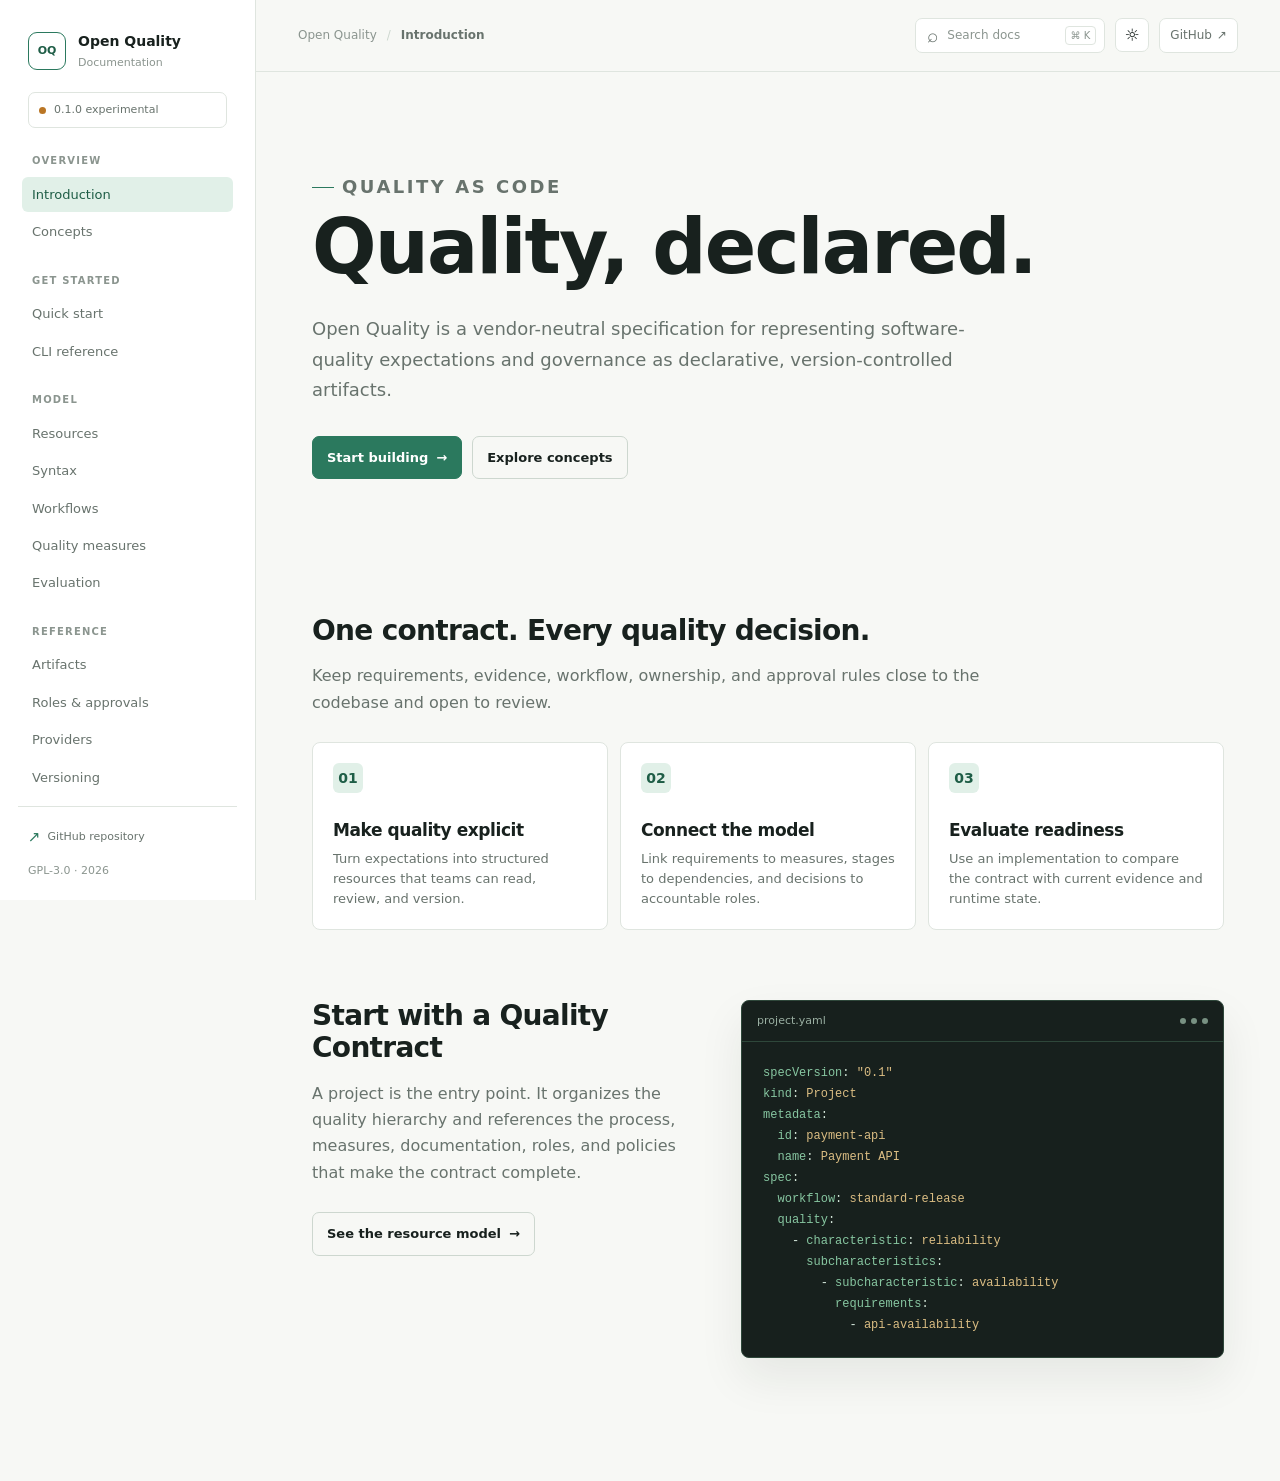
==== site/index.html @ 06bfc62a "docs: add GitHub Pages documentation site" ====
<!doctype html>
<html lang="en">
  <head>
    <meta charset="utf-8" />
    <meta name="viewport" content="width=device-width, initial-scale=1" />
    <meta
      name="description"
      content="Open Quality is a vendor-neutral specification for Quality as Code."
    />
    <meta name="theme-color" content="#f7f8f5" />
    <link rel="icon" href="data:," />
    <title>Open Quality documentation</title>
    <link rel="stylesheet" href="./styles.css" />
  </head>
  <body>
    <div class="site-shell">
      <aside class="sidebar" id="sidebar">
        <a class="brand" href="#/" aria-label="Open Quality home">
          <span class="brand-mark" aria-hidden="true">OQ</span>
          <span>
            <strong>Open Quality</strong>
            <small>Documentation</small>
          </span>
        </a>

        <div class="version-pill">
          <span class="status-dot"></span>
          <span>0.1.0 experimental</span>
        </div>

        <nav class="side-nav" aria-label="Documentation">
          <div class="nav-group">
            <p class="nav-label">Overview</p>
            <a href="#/" data-route="/">Introduction</a>
            <a href="#/concepts" data-route="/concepts">Concepts</a>
          </div>
          <div class="nav-group">
            <p class="nav-label">Get started</p>
            <a href="#/quick-start" data-route="/quick-start">Quick start</a>
            <a href="#/cli" data-route="/cli">CLI reference</a>
          </div>
          <div class="nav-group">
            <p class="nav-label">Model</p>
            <a href="#/resources" data-route="/resources">Resources</a>
            <a href="#/syntax" data-route="/syntax">Syntax</a>
            <a href="#/workflows" data-route="/workflows">Workflows</a>
            <a href="#/metrics" data-route="/metrics">Quality measures</a>
            <a href="#/evaluation" data-route="/evaluation">Evaluation</a>
          </div>
          <div class="nav-group">
            <p class="nav-label">Reference</p>
            <a href="#/artifacts" data-route="/artifacts">Artifacts</a>
            <a href="#/approvals" data-route="/approvals">Roles & approvals</a>
            <a href="#/providers" data-route="/providers">Providers</a>
            <a href="#/versioning" data-route="/versioning">Versioning</a>
          </div>
        </nav>

        <div class="sidebar-footer">
          <a href="https://github.com/duanribeiro/open-quality" target="_blank" rel="noreferrer">
            <span class="footer-icon" aria-hidden="true">↗</span>
            GitHub repository
          </a>
          <span>GPL-3.0 · 2026</span>
        </div>
      </aside>

      <div class="main-shell">
        <header class="topbar">
          <button class="icon-button menu-button" id="menu-button" type="button" aria-label="Open navigation">
            <span aria-hidden="true">☰</span>
          </button>
          <div class="breadcrumbs" id="breadcrumbs">
            <span>Open Quality</span>
            <span class="breadcrumb-separator">/</span>
            <strong>Introduction</strong>
          </div>
          <div class="topbar-actions">
            <button class="search-trigger" id="search-trigger" type="button">
              <span class="search-symbol" aria-hidden="true">⌕</span>
              <span>Search docs</span>
              <kbd>⌘ K</kbd>
            </button>
            <button class="icon-button" id="theme-button" type="button" aria-label="Toggle color theme">
              <span aria-hidden="true">☼</span>
            </button>
            <a class="github-link" href="https://github.com/duanribeiro/open-quality" target="_blank" rel="noreferrer">
              GitHub <span aria-hidden="true">↗</span>
            </a>
          </div>
        </header>

        <main id="app" tabindex="-1"></main>
      </div>
    </div>

    <div class="search-overlay" id="search-overlay" hidden>
      <div class="search-dialog" role="dialog" aria-modal="true" aria-labelledby="search-title">
        <div class="search-dialog-header">
          <strong id="search-title">Search documentation</strong>
          <button class="icon-button" id="search-close" type="button" aria-label="Close search">×</button>
        </div>
        <label class="search-input-wrap">
          <span class="search-symbol" aria-hidden="true">⌕</span>
          <input id="search-input" type="search" placeholder="Search concepts, resources, commands..." autocomplete="off" />
        </label>
        <div class="search-results" id="search-results"></div>
        <div class="search-dialog-footer">
          <span>Use the search to jump between pages.</span>
          <kbd>ESC</kbd>
        </div>
      </div>
    </div>

    <script src="./app.js"></script>
  </body>
</html>
---- site/styles.css ----
:root {
  --bg: #f7f8f5;
  --surface: #ffffff;
  --surface-muted: #eff2ed;
  --surface-dark: #17201d;
  --text: #18211e;
  --text-muted: #68736d;
  --text-soft: #8b958f;
  --line: #dfe5df;
  --line-strong: #cdd7cf;
  --accent: #2b795e;
  --accent-dark: #1e5d46;
  --accent-soft: #e1f0e8;
  --amber: #ba7625;
  --shadow: 0 20px 45px rgba(24, 33, 30, 0.08);
  --content-width: 1120px;
  --sidebar-width: 256px;
  color-scheme: light;
}

[data-theme="dark"] {
  --bg: #111714;
  --surface: #18201c;
  --surface-muted: #202a25;
  --surface-dark: #0b100e;
  --text: #e7eee9;
  --text-muted: #a9b6ae;
  --text-soft: #829087;
  --line: #2a3831;
  --line-strong: #3a4a40;
  --accent: #76c99d;
  --accent-dark: #9be0b9;
  --accent-soft: #203c2f;
  --amber: #e1a052;
  --shadow: 0 20px 45px rgba(0, 0, 0, 0.24);
  color-scheme: dark;
}

* {
  box-sizing: border-box;
}

html {
  scroll-behavior: smooth;
}

body {
  margin: 0;
  background: var(--bg);
  color: var(--text);
  font-family: Inter, ui-sans-serif, system-ui, -apple-system, BlinkMacSystemFont, "Segoe UI", sans-serif;
  line-height: 1.65;
  -webkit-font-smoothing: antialiased;
}

a {
  color: inherit;
  text-decoration: none;
}

button,
input {
  font: inherit;
}

button {
  color: inherit;
}

.site-shell {
  display: flex;
  min-height: 100vh;
}

.sidebar {
  position: fixed;
  z-index: 20;
  display: flex;
  flex-direction: column;
  width: var(--sidebar-width);
  height: 100vh;
  padding: 28px 18px 20px;
  border-right: 1px solid var(--line);
  background: var(--surface);
}

.brand {
  display: inline-flex;
  align-items: center;
  gap: 12px;
  padding: 2px 10px 20px;
}

.brand-mark {
  display: grid;
  width: 38px;
  height: 38px;
  place-items: center;
  border: 1px solid var(--accent);
  border-radius: 9px;
  color: var(--accent-dark);
  font-size: 11px;
  font-weight: 800;
  letter-spacing: 0;
}

.brand strong,
.brand small {
  display: block;
}

.brand strong {
  font-size: 14px;
  letter-spacing: 0;
}

.brand small {
  margin-top: 1px;
  color: var(--text-soft);
  font-size: 11px;
}

.version-pill {
  display: flex;
  align-items: center;
  gap: 8px;
  margin: 0 10px 25px;
  padding: 8px 10px;
  border: 1px solid var(--line);
  border-radius: 7px;
  color: var(--text-muted);
  font-size: 11px;
}

.status-dot {
  width: 7px;
  height: 7px;
  border-radius: 50%;
  background: var(--amber);
}

.side-nav {
  overflow-y: auto;
  padding: 0 4px;
}

.nav-group {
  margin-bottom: 23px;
}

.nav-label {
  margin: 0 10px 7px;
  color: var(--text-soft);
  font-size: 10px;
  font-weight: 750;
  letter-spacing: 0.12em;
  text-transform: uppercase;
}

.side-nav a {
  display: block;
  margin: 2px 0;
  padding: 7px 10px;
  border-radius: 6px;
  color: var(--text-muted);
  font-size: 13px;
  transition: background 150ms ease, color 150ms ease;
}

.side-nav a:hover,
.side-nav a.active {
  background: var(--accent-soft);
  color: var(--accent-dark);
}

.sidebar-footer {
  display: grid;
  gap: 12px;
  margin-top: auto;
  padding: 18px 10px 0;
  border-top: 1px solid var(--line);
  color: var(--text-soft);
  font-size: 11px;
}

.sidebar-footer a {
  display: inline-flex;
  align-items: center;
  gap: 7px;
  color: var(--text-muted);
}

.sidebar-footer a:hover {
  color: var(--accent-dark);
}

.footer-icon {
  color: var(--accent);
  font-size: 15px;
}

.main-shell {
  width: calc(100% - var(--sidebar-width));
  margin-left: var(--sidebar-width);
}

.topbar {
  position: sticky;
  top: 0;
  z-index: 10;
  display: flex;
  align-items: center;
  justify-content: space-between;
  min-height: 72px;
  padding: 0 42px;
  border-bottom: 1px solid var(--line);
  background: color-mix(in srgb, var(--bg) 92%, transparent);
  backdrop-filter: blur(12px);
}

.breadcrumbs {
  display: flex;
  align-items: center;
  gap: 10px;
  color: var(--text-soft);
  font-size: 12px;
}

.breadcrumbs strong {
  color: var(--text-muted);
  font-weight: 600;
}

.breadcrumb-separator {
  color: var(--line-strong);
}

.topbar-actions {
  display: flex;
  align-items: center;
  gap: 10px;
}

.search-trigger,
.icon-button,
.github-link {
  border: 1px solid var(--line);
  background: var(--surface);
  transition: border-color 150ms ease, color 150ms ease, background 150ms ease;
}

.search-trigger:hover,
.icon-button:hover,
.github-link:hover {
  border-color: var(--line-strong);
  color: var(--accent-dark);
}

.search-trigger {
  display: inline-flex;
  align-items: center;
  gap: 9px;
  min-width: 190px;
  padding: 7px 8px 7px 11px;
  border-radius: 7px;
  color: var(--text-soft);
  font-size: 12px;
  text-align: left;
}

.search-symbol {
  color: var(--text-muted);
  font-size: 19px;
  line-height: 1;
}

kbd {
  margin-left: auto;
  padding: 2px 5px;
  border: 1px solid var(--line);
  border-radius: 4px;
  color: var(--text-soft);
  font-family: inherit;
  font-size: 10px;
  line-height: 1.3;
}

.icon-button {
  display: inline-grid;
  width: 34px;
  height: 34px;
  padding: 0;
  place-items: center;
  border-radius: 7px;
  cursor: pointer;
  font-size: 17px;
}

.menu-button {
  display: none;
}

.github-link {
  display: inline-flex;
  align-items: center;
  gap: 5px;
  padding: 7px 10px;
  border-radius: 7px;
  color: var(--text-muted);
  font-size: 12px;
}

#app {
  max-width: var(--content-width);
  margin: 0 auto;
  padding: 76px 56px 110px;
  outline: none;
}

.hero {
  max-width: 810px;
  padding-bottom: 70px;
}

.eyebrow {
  display: inline-flex;
  align-items: center;
  gap: 8px;
  margin: 0 0 19px;
  color: var(--accent-dark);
  font-size: 11px;
  font-weight: 750;
  letter-spacing: 0.14em;
  text-transform: uppercase;
}

.eyebrow::before {
  width: 22px;
  height: 1px;
  background: var(--accent);
  content: "";
}

h1,
h2,
h3 {
  margin: 0;
  letter-spacing: -0.025em;
  line-height: 1.15;
}

h1 {
  max-width: 740px;
  font-size: clamp(42px, 6vw, 76px);
  font-weight: 720;
}

h2 {
  margin-top: 66px;
  font-size: 28px;
}

h3 {
  font-size: 17px;
}

.hero p {
  max-width: 690px;
  margin: 24px 0 0;
  color: var(--text-muted);
  font-size: 18px;
  line-height: 1.7;
}

.hero-actions {
  display: flex;
  flex-wrap: wrap;
  gap: 10px;
  margin-top: 30px;
}

.button {
  display: inline-flex;
  align-items: center;
  gap: 8px;
  padding: 10px 14px;
  border: 1px solid var(--line-strong);
  border-radius: 7px;
  font-size: 13px;
  font-weight: 650;
}

.button.primary {
  border-color: var(--accent);
  background: var(--accent);
  color: #fff;
}

.button.primary:hover {
  border-color: var(--accent-dark);
  background: var(--accent-dark);
}

.button.secondary:hover {
  border-color: var(--accent);
  color: var(--accent-dark);
}

.section-intro {
  max-width: 700px;
  margin: 16px 0 26px;
  color: var(--text-muted);
}

.feature-grid {
  display: grid;
  grid-template-columns: repeat(3, 1fr);
  gap: 12px;
}

.feature-card {
  min-height: 188px;
  padding: 20px;
  border: 1px solid var(--line);
  border-radius: 8px;
  background: var(--surface);
}

.feature-card:hover {
  border-color: var(--line-strong);
  box-shadow: var(--shadow);
}

.feature-icon {
  display: grid;
  width: 30px;
  height: 30px;
  margin-bottom: 28px;
  place-items: center;
  border-radius: 6px;
  background: var(--accent-soft);
  color: var(--accent-dark);
  font-size: 14px;
  font-weight: 800;
}

.feature-card p {
  margin: 8px 0 0;
  color: var(--text-muted);
  font-size: 13px;
  line-height: 1.55;
}

.split-section {
  display: grid;
  grid-template-columns: 0.9fr 1.1fr;
  gap: 34px;
  align-items: start;
  margin-top: 70px;
}

.split-section h2 {
  margin-top: 0;
}

.code-panel {
  overflow: hidden;
  border: 1px solid #2e473a;
  border-radius: 8px;
  background: var(--surface-dark);
  box-shadow: var(--shadow);
}

.code-panel-header {
  display: flex;
  align-items: center;
  justify-content: space-between;
  padding: 11px 15px;
  border-bottom: 1px solid #2e473a;
  color: #9aafa2;
  font-size: 11px;
}

.code-dots {
  display: flex;
  gap: 5px;
}

.code-dots span {
  width: 6px;
  height: 6px;
  border-radius: 50%;
  background: #789182;
}

pre {
  overflow-x: auto;
  margin: 0;
  padding: 21px;
  color: #d6e8dc;
  font-family: "SFMono-Regular", Consolas, "Liberation Mono", monospace;
  font-size: 12px;
  line-height: 1.75;
}

.token-key {
  color: #87c6a1;
}

.token-string {
  color: #dbbd83;
}

.token-muted {
  color: #86a091;
}

.page {
  max-width: 800px;
}

.page-header {
  margin-bottom: 43px;
}

.page-header h1 {
  font-size: clamp(38px, 5vw, 58px);
}

.page-header p {
  max-width: 700px;
  margin: 18px 0 0;
  color: var(--text-muted);
  font-size: 17px;
}

.prose {
  color: var(--text-muted);
  font-size: 15px;
}

.prose h2 {
  color: var(--text);
}

.prose h3 {
  margin-top: 37px;
  color: var(--text);
}

.prose p {
  margin: 15px 0;
}

.prose ul,
.prose ol {
  padding-left: 22px;
}

.prose li {
  margin: 7px 0;
}

.prose strong {
  color: var(--text);
}

.prose code,
.inline-code {
  padding: 2px 5px;
  border: 1px solid var(--line);
  border-radius: 4px;
  background: var(--surface-muted);
  color: var(--accent-dark);
  font-family: "SFMono-Regular", Consolas, monospace;
  font-size: 0.88em;
}

.prose pre {
  margin: 22px 0;
  border-radius: 7px;
  background: var(--surface-dark);
}

.callout {
  margin: 24px 0;
  padding: 15px 17px;
  border-left: 3px solid var(--accent);
  background: var(--accent-soft);
  color: var(--text-muted);
  font-size: 14px;
}

.callout strong {
  color: var(--accent-dark);
}

.resource-table {
  width: 100%;
  margin: 24px 0;
  border-collapse: collapse;
  font-size: 13px;
}

.resource-table th,
.resource-table td {
  padding: 12px 13px;
  border-bottom: 1px solid var(--line);
  text-align: left;
  vertical-align: top;
}

.resource-table th {
  color: var(--text);
  font-size: 11px;
  letter-spacing: 0.08em;
  text-transform: uppercase;
}

.resource-table td:first-child {
  width: 31%;
  color: var(--accent-dark);
  font-family: "SFMono-Regular", Consolas, monospace;
  font-size: 12px;
}

.link-list {
  display: grid;
  grid-template-columns: repeat(2, 1fr);
  gap: 9px;
  margin-top: 25px;
}

.link-list a {
  display: flex;
  justify-content: space-between;
  padding: 13px 14px;
  border: 1px solid var(--line);
  border-radius: 7px;
  background: var(--surface);
  color: var(--text-muted);
  font-size: 13px;
}

.link-list a:hover {
  border-color: var(--accent);
  color: var(--accent-dark);
}

.search-overlay {
  position: fixed;
  z-index: 50;
  inset: 0;
  display: grid;
  place-items: start center;
  padding-top: 15vh;
  background: rgba(14, 21, 17, 0.38);
}

.search-overlay[hidden] {
  display: none;
}

.search-dialog {
  width: min(620px, calc(100vw - 32px));
  overflow: hidden;
  border: 1px solid var(--line-strong);
  border-radius: 9px;
  background: var(--surface);
  box-shadow: 0 30px 80px rgba(0, 0, 0, 0.2);
}

.search-dialog-header,
.search-dialog-footer {
  display: flex;
  align-items: center;
  justify-content: space-between;
  padding: 13px 15px;
  color: var(--text-muted);
  font-size: 12px;
}

.search-dialog-header {
  border-bottom: 1px solid var(--line);
}

.search-input-wrap {
  display: flex;
  align-items: center;
  gap: 9px;
  padding: 13px 16px;
  border-bottom: 1px solid var(--line);
}

.search-input-wrap input {
  width: 100%;
  border: 0;
  outline: 0;
  background: transparent;
  color: var(--text);
  font-size: 15px;
}

.search-results {
  max-height: 340px;
  overflow-y: auto;
  padding: 8px;
}

.search-result {
  display: block;
  padding: 11px 12px;
  border-radius: 6px;
}

.search-result:hover {
  background: var(--surface-muted);
}

.search-result strong,
.search-result span {
  display: block;
}

.search-result strong {
  color: var(--text);
  font-size: 13px;
}

.search-result span {
  margin-top: 2px;
  color: var(--text-soft);
  font-size: 11px;
}

.empty-search {
  padding: 24px 12px;
  color: var(--text-soft);
  font-size: 13px;
  text-align: center;
}

@media (max-width: 940px) {
  :root {
    --sidebar-width: 226px;
  }

  .topbar {
    padding: 0 28px;
  }

  #app {
    padding-right: 38px;
    padding-left: 38px;
  }

  .feature-grid {
    grid-template-columns: 1fr;
  }
}

@media (max-width: 720px) {
  .sidebar {
    transform: translateX(-100%);
    transition: transform 180ms ease;
    box-shadow: var(--shadow);
  }

  .sidebar.open {
    transform: translateX(0);
  }

  .main-shell {
    width: 100%;
    margin-left: 0;
  }

  .topbar {
    min-height: 64px;
    padding: 0 17px;
  }

  .menu-button {
    display: inline-grid;
  }

  .breadcrumbs {
    margin-right: auto;
    margin-left: 12px;
  }

  .topbar-actions {
    gap: 7px;
  }

  .search-trigger {
    min-width: auto;
    padding: 7px;
  }

  .search-trigger span:not(.search-symbol),
  .search-trigger kbd,
  .github-link {
    display: none;
  }

  #app {
    padding: 52px 20px 80px;
  }

  h1 {
    font-size: 43px;
  }

  .hero {
    padding-bottom: 47px;
  }

  .hero p {
    font-size: 16px;
  }

  .split-section {
    grid-template-columns: 1fr;
    gap: 26px;
    margin-top: 51px;
  }

  h2 {
    margin-top: 47px;
    font-size: 25px;
  }

  .link-list {
    grid-template-columns: 1fr;
  }

  .resource-table {
    display: block;
    overflow-x: auto;
  }
}
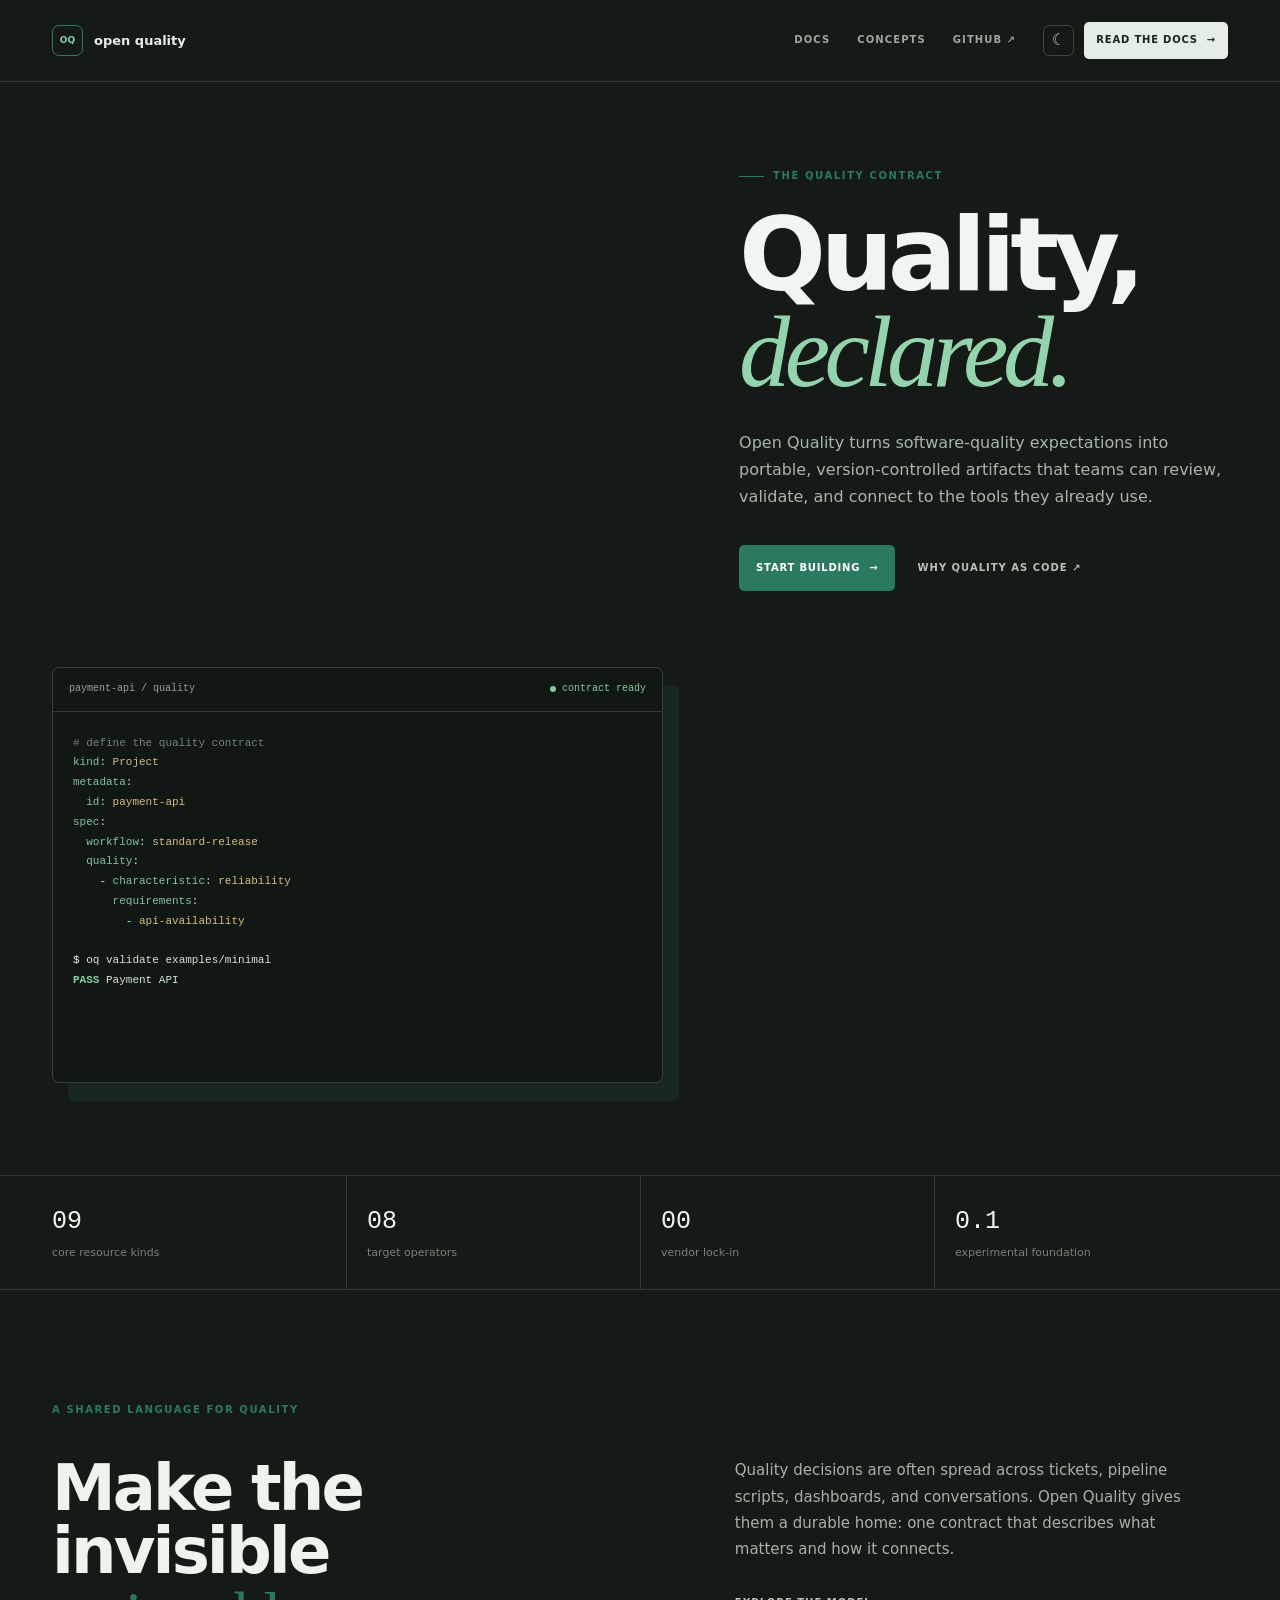
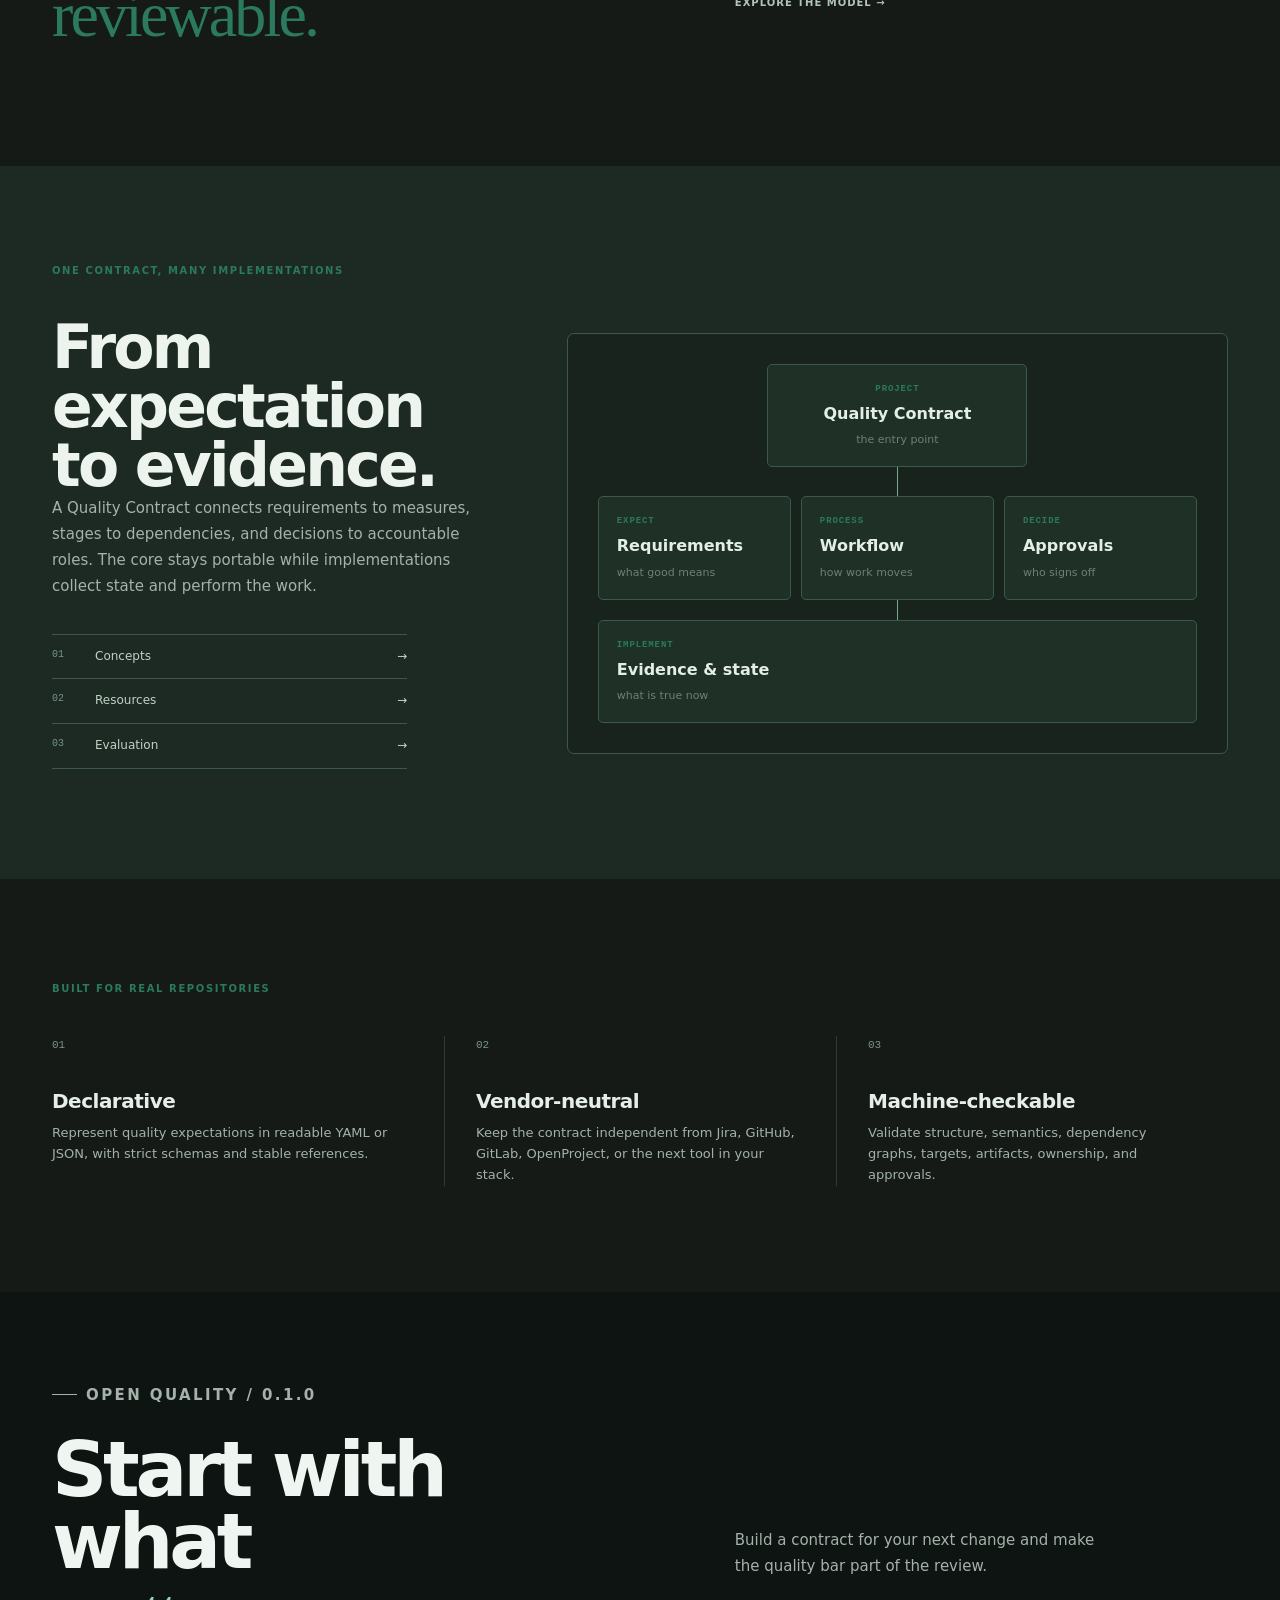
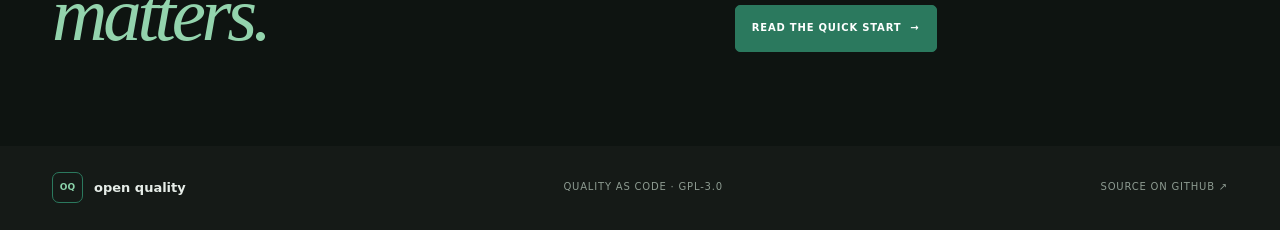
==== commit 6f835699: "site: add landing page with docs navigation" ====
--- a/site/index.html
+++ b/site/index.html
@@ -9,6 +9,7 @@
     />
     <meta name="theme-color" content="#f7f8f5" />
     <link rel="icon" href="data:," />
+    <link rel="canonical" href="https://duanribeiro.github.io/open-quality/" />
     <title>Open Quality documentation</title>
     <link rel="stylesheet" href="./styles.css" />
   </head>
@@ -31,7 +32,7 @@
         <nav class="side-nav" aria-label="Documentation">
           <div class="nav-group">
             <p class="nav-label">Overview</p>
-            <a href="#/" data-route="/">Introduction</a>
+            <a href="#/docs" data-route="/docs">Introduction</a>
             <a href="#/concepts" data-route="/concepts">Concepts</a>
           </div>
           <div class="nav-group">
--- a/site/styles.css
+++ b/site/styles.css
@@ -740,6 +740,674 @@
   text-align: center;
 }
 
+body.is-landing {
+  background: #eef1ec;
+  color: #19221e;
+}
+
+body.is-landing[data-theme="dark"] {
+  background: #151a17;
+  color: #e6ede8;
+}
+
+.is-landing .sidebar,
+.is-landing .topbar {
+  display: none;
+}
+
+.is-landing .main-shell {
+  width: 100%;
+  margin-left: 0;
+}
+
+.is-landing #app {
+  max-width: none;
+  padding: 0;
+}
+
+.landing-page {
+  overflow: hidden;
+  background: #eef1ec;
+}
+
+[data-theme="dark"] .landing-page {
+  background: #151a17;
+}
+
+.landing-nav,
+.landing-hero,
+.landing-stats,
+.landing-intro,
+.landing-contract,
+.landing-features,
+.landing-cta,
+.landing-footer {
+  max-width: 1320px;
+  margin: 0 auto;
+  padding-right: 52px;
+  padding-left: 52px;
+}
+
+.landing-nav {
+  display: flex;
+  align-items: center;
+  min-height: 82px;
+  border-bottom: 1px solid #d8ded8;
+}
+
+[data-theme="dark"] .landing-nav {
+  border-color: #303a34;
+}
+
+.landing-brand {
+  display: inline-flex;
+  align-items: center;
+  gap: 11px;
+  color: #1c2a23;
+  font-size: 13px;
+  font-weight: 750;
+  letter-spacing: 0;
+}
+
+[data-theme="dark"] .landing-brand {
+  color: #e6ede8;
+}
+
+.landing-brand-mark {
+  display: grid;
+  width: 31px;
+  height: 31px;
+  place-items: center;
+  border: 1px solid #2b795e;
+  border-radius: 7px;
+  color: #2b795e;
+  font-size: 9px;
+  font-weight: 900;
+}
+
+[data-theme="dark"] .landing-brand-mark {
+  color: #8bd3aa;
+}
+
+.landing-nav-links {
+  display: flex;
+  align-items: center;
+  gap: 27px;
+  margin-left: auto;
+  color: #69766e;
+  font-size: 10px;
+  font-weight: 750;
+  letter-spacing: 0.11em;
+}
+
+.landing-nav-links a:hover,
+.landing-text-link:hover,
+.landing-footer a:hover {
+  color: #2b795e;
+}
+
+[data-theme="dark"] .landing-nav-links {
+  color: #9aa99f;
+}
+
+.landing-nav-actions {
+  display: flex;
+  align-items: center;
+  gap: 10px;
+  margin-left: 27px;
+}
+
+.landing-mode,
+.landing-menu {
+  display: inline-grid;
+  width: 31px;
+  height: 31px;
+  padding: 0;
+  place-items: center;
+  border: 1px solid #d3dbd4;
+  border-radius: 6px;
+  background: transparent;
+  color: #526158;
+  cursor: pointer;
+}
+
+[data-theme="dark"] .landing-mode,
+[data-theme="dark"] .landing-menu {
+  border-color: #3a4840;
+  color: #b2c3b8;
+}
+
+.landing-menu {
+  display: none;
+}
+
+.landing-nav-cta,
+.landing-button {
+  display: inline-flex;
+  align-items: center;
+  gap: 9px;
+  border-radius: 5px;
+  font-size: 10px;
+  font-weight: 800;
+  letter-spacing: 0.08em;
+}
+
+.landing-nav-cta {
+  padding: 10px 12px;
+  background: #1d2822;
+  color: #f5f7f4;
+}
+
+.landing-nav-cta:hover {
+  background: #2b795e;
+}
+
+[data-theme="dark"] .landing-nav-cta {
+  background: #e5ede7;
+  color: #1a241e;
+}
+
+.landing-hero {
+  display: grid;
+  grid-template-columns: minmax(0, 1fr) minmax(370px, 0.8fr);
+  gap: 76px;
+  align-items: center;
+  min-height: 660px;
+  padding-top: 86px;
+  padding-bottom: 92px;
+}
+
+.landing-eyebrow,
+.landing-section-kicker {
+  display: flex;
+  align-items: center;
+  gap: 9px;
+  margin: 0 0 22px;
+  color: #2b795e;
+  font-size: 10px;
+  font-weight: 800;
+  letter-spacing: 0.16em;
+  text-transform: uppercase;
+}
+
+.landing-eyebrow span {
+  display: inline-block;
+  width: 25px;
+  height: 1px;
+  background: currentColor;
+}
+
+.landing-hero h1,
+.landing-cta h2 {
+  max-width: 670px;
+  margin: 0;
+  color: #1c2821;
+  font-size: clamp(52px, 8vw, 108px);
+  font-weight: 760;
+  letter-spacing: -0.055em;
+  line-height: 0.94;
+}
+
+[data-theme="dark"] .landing-hero h1,
+[data-theme="dark"] .landing-cta h2 {
+  color: #eff5f0;
+}
+
+.landing-hero h1 em,
+.landing-cta h2 em {
+  color: #2b795e;
+  font-family: Georgia, "Times New Roman", serif;
+  font-weight: 400;
+}
+
+[data-theme="dark"] .landing-hero h1 em,
+[data-theme="dark"] .landing-cta h2 em {
+  color: #93d4ad;
+}
+
+.landing-lede {
+  max-width: 570px;
+  margin: 29px 0 0;
+  color: #65736a;
+  font-size: 16px;
+  line-height: 1.7;
+}
+
+[data-theme="dark"] .landing-lede {
+  color: #a7b6ac;
+}
+
+.landing-hero-actions {
+  display: flex;
+  flex-wrap: wrap;
+  align-items: center;
+  gap: 22px;
+  margin-top: 34px;
+}
+
+.landing-button {
+  padding: 14px 16px;
+}
+
+.landing-button-primary {
+  border: 1px solid #2b795e;
+  background: #2b795e;
+  color: #fff;
+}
+
+.landing-button-primary:hover {
+  border-color: #1e5d46;
+  background: #1e5d46;
+}
+
+.landing-text-link {
+  color: #526158;
+  font-size: 10px;
+  font-weight: 800;
+  letter-spacing: 0.1em;
+}
+
+[data-theme="dark"] .landing-text-link {
+  color: #b2c3b8;
+}
+
+.landing-hero-terminal {
+  position: relative;
+  overflow: hidden;
+  border: 1px solid #314239;
+  border-radius: 7px;
+  background: #111713;
+  box-shadow: 16px 18px 0 rgba(43, 121, 94, 0.14);
+}
+
+.landing-terminal-top {
+  display: flex;
+  align-items: center;
+  justify-content: space-between;
+  padding: 13px 16px;
+  border-bottom: 1px solid #2c3b32;
+  color: #91a398;
+  font-family: "SFMono-Regular", Consolas, monospace;
+  font-size: 10px;
+}
+
+.landing-terminal-status {
+  display: inline-flex;
+  align-items: center;
+  gap: 6px;
+  color: #86ca9f;
+}
+
+.landing-terminal-status i {
+  width: 6px;
+  height: 6px;
+  border-radius: 50%;
+  background: #86ca9f;
+}
+
+.landing-hero-terminal pre {
+  min-height: 370px;
+  padding: 22px 20px 25px;
+  color: #d6e4da;
+  font-size: 11px;
+  line-height: 1.8;
+}
+
+.terminal-comment {
+  color: #71847a;
+}
+
+.terminal-key {
+  color: #83c49b;
+}
+
+.terminal-value {
+  color: #d7bd83;
+}
+
+.terminal-prompt {
+  color: #eef4ef;
+}
+
+.terminal-success {
+  color: #88d0a0;
+  font-weight: 800;
+}
+
+.landing-stats {
+  display: grid;
+  grid-template-columns: repeat(4, 1fr);
+  border-top: 1px solid #d3dbd4;
+  border-bottom: 1px solid #d3dbd4;
+}
+
+[data-theme="dark"] .landing-stats {
+  border-color: #303a34;
+}
+
+.landing-stats div {
+  display: grid;
+  gap: 2px;
+  padding: 25px 20px 27px 0;
+}
+
+.landing-stats div + div {
+  padding-left: 20px;
+  border-left: 1px solid #d3dbd4;
+}
+
+[data-theme="dark"] .landing-stats div + div {
+  border-color: #303a34;
+}
+
+.landing-stats strong {
+  color: #1c2821;
+  font-family: "SFMono-Regular", Consolas, monospace;
+  font-size: 25px;
+  font-weight: 500;
+  letter-spacing: 0;
+}
+
+[data-theme="dark"] .landing-stats strong {
+  color: #edf4ee;
+}
+
+.landing-stats span {
+  color: #76827a;
+  font-size: 11px;
+}
+
+.landing-intro {
+  padding-top: 112px;
+  padding-bottom: 119px;
+}
+
+.landing-section-kicker {
+  margin-bottom: 39px;
+}
+
+.landing-intro-grid {
+  display: grid;
+  grid-template-columns: 1.1fr 0.9fr;
+  gap: 80px;
+}
+
+.landing-intro h2,
+.landing-contract h2 {
+  margin: 0;
+  color: #1c2821;
+  font-size: clamp(35px, 5vw, 66px);
+  font-weight: 720;
+  letter-spacing: -0.045em;
+  line-height: 0.98;
+}
+
+[data-theme="dark"] .landing-intro h2,
+[data-theme="dark"] .landing-contract h2 {
+  color: #edf4ee;
+}
+
+.landing-intro h2 span {
+  color: #2b795e;
+  font-family: Georgia, "Times New Roman", serif;
+  font-weight: 400;
+}
+
+.landing-intro-grid p,
+.landing-contract-copy p,
+.landing-cta p {
+  max-width: 460px;
+  margin: 0 0 26px;
+  color: #68756c;
+  font-size: 15px;
+  line-height: 1.75;
+}
+
+[data-theme="dark"] .landing-intro-grid p,
+[data-theme="dark"] .landing-contract-copy p,
+[data-theme="dark"] .landing-cta p {
+  color: #a5b2a9;
+}
+
+.landing-contract {
+  padding-top: 97px;
+  padding-bottom: 110px;
+  background: #dce7df;
+}
+
+[data-theme="dark"] .landing-contract {
+  background: #1d2a23;
+}
+
+.landing-contract-grid {
+  display: grid;
+  grid-template-columns: 0.8fr 1.2fr;
+  gap: 74px;
+  align-items: center;
+}
+
+.landing-contract-copy h2 {
+  font-size: clamp(36px, 5vw, 60px);
+}
+
+.landing-mini-links {
+  display: grid;
+  max-width: 355px;
+  margin-top: 34px;
+  border-top: 1px solid rgba(42, 86, 67, 0.22);
+}
+
+[data-theme="dark"] .landing-mini-links {
+  border-color: #3c5948;
+}
+
+.landing-mini-links a {
+  display: grid;
+  grid-template-columns: 35px 1fr auto;
+  gap: 8px;
+  padding: 12px 0;
+  border-bottom: 1px solid rgba(42, 86, 67, 0.22);
+  color: #315343;
+  font-size: 12px;
+}
+
+[data-theme="dark"] .landing-mini-links a {
+  border-color: #3c5948;
+  color: #bfd2c4;
+}
+
+.landing-mini-links a:hover {
+  color: #1e5d46;
+}
+
+.landing-mini-links span {
+  color: #739481;
+  font-family: "SFMono-Regular", Consolas, monospace;
+  font-size: 10px;
+}
+
+.landing-mini-links b {
+  font-weight: 400;
+}
+
+.landing-flow {
+  padding: 30px;
+  border: 1px solid rgba(38, 84, 64, 0.25);
+  border-radius: 7px;
+  background: rgba(255, 255, 255, 0.38);
+}
+
+[data-theme="dark"] .landing-flow {
+  border-color: #3c5948;
+  background: #17231c;
+}
+
+.flow-node {
+  display: grid;
+  gap: 4px;
+  padding: 17px 18px;
+  border: 1px solid rgba(42, 86, 67, 0.28);
+  border-radius: 5px;
+  background: rgba(255, 255, 255, 0.56);
+}
+
+[data-theme="dark"] .flow-node {
+  border-color: #3c5948;
+  background: #1f3027;
+}
+
+.flow-node span {
+  color: #2b795e;
+  font-family: "SFMono-Regular", Consolas, monospace;
+  font-size: 9px;
+  font-weight: 800;
+  letter-spacing: 0.1em;
+}
+
+.flow-node strong {
+  color: #1c3025;
+  font-size: 16px;
+}
+
+[data-theme="dark"] .flow-node strong {
+  color: #e3eee6;
+}
+
+.flow-node small {
+  color: #6c8173;
+  font-size: 11px;
+}
+
+.flow-node-main {
+  max-width: 260px;
+  margin: 0 auto;
+  text-align: center;
+}
+
+.flow-connector {
+  width: 1px;
+  height: 29px;
+  margin: 0 auto;
+  background: #74a68a;
+}
+
+.flow-connector-short {
+  height: 20px;
+}
+
+.flow-row {
+  display: grid;
+  grid-template-columns: repeat(3, 1fr);
+  gap: 10px;
+}
+
+.landing-features {
+  padding-top: 102px;
+  padding-bottom: 106px;
+}
+
+.landing-feature-grid {
+  display: grid;
+  grid-template-columns: repeat(3, 1fr);
+  gap: 0;
+}
+
+.landing-feature-grid article {
+  padding: 0 31px 0 0;
+}
+
+.landing-feature-grid article + article {
+  padding-left: 31px;
+  border-left: 1px solid #d3dbd4;
+}
+
+[data-theme="dark"] .landing-feature-grid article + article {
+  border-color: #303a34;
+}
+
+.feature-number {
+  display: block;
+  margin-bottom: 35px;
+  color: #7b9483;
+  font-family: "SFMono-Regular", Consolas, monospace;
+  font-size: 11px;
+}
+
+.landing-feature-grid h3 {
+  color: #1c2821;
+  font-size: 20px;
+}
+
+[data-theme="dark"] .landing-feature-grid h3 {
+  color: #e6eee8;
+}
+
+.landing-feature-grid p {
+  margin: 9px 0 0;
+  color: #6c796f;
+  font-size: 13px;
+  line-height: 1.65;
+}
+
+[data-theme="dark"] .landing-feature-grid p {
+  color: #a3b2a8;
+}
+
+.landing-cta {
+  display: grid;
+  grid-template-columns: 1.1fr 0.9fr;
+  gap: 80px;
+  align-items: end;
+  padding-top: 90px;
+  padding-bottom: 94px;
+  background: #1a251f;
+}
+
+[data-theme="dark"] .landing-cta {
+  background: #0e1411;
+}
+
+.landing-cta .landing-eyebrow {
+  color: #83c49b;
+}
+
+.landing-cta h2 {
+  color: #edf5ee;
+  font-size: clamp(42px, 6vw, 79px);
+}
+
+.landing-cta p {
+  max-width: 380px;
+  color: #a7b7ac;
+}
+
+.landing-footer {
+  display: flex;
+  align-items: center;
+  justify-content: space-between;
+  min-height: 84px;
+  background: #eef1ec;
+  color: #758078;
+  font-size: 10px;
+  letter-spacing: 0.08em;
+  text-transform: uppercase;
+}
+
+[data-theme="dark"] .landing-footer {
+  background: #151a17;
+  color: #8d9b91;
+}
+
+.landing-footer .landing-brand {
+  color: #1c2821;
+  letter-spacing: 0;
+  text-transform: none;
+}
+
+[data-theme="dark"] .landing-footer .landing-brand {
+  color: #e6ede8;
+}
+
 @media (max-width: 940px) {
   :root {
     --sidebar-width: 226px;
@@ -756,6 +1424,16 @@
 
   .feature-grid {
     grid-template-columns: 1fr;
+  }
+
+  .landing-hero {
+    gap: 45px;
+  }
+
+  .landing-intro-grid,
+  .landing-contract-grid,
+  .landing-cta {
+    gap: 42px;
   }
 }
 
@@ -839,4 +1517,159 @@
     display: block;
     overflow-x: auto;
   }
-}
+
+  .landing-nav,
+  .landing-hero,
+  .landing-stats,
+  .landing-intro,
+  .landing-contract,
+  .landing-features,
+  .landing-cta,
+  .landing-footer {
+    padding-right: 20px;
+    padding-left: 20px;
+  }
+
+  .landing-nav {
+    min-height: 68px;
+  }
+
+  .landing-nav-links {
+    position: absolute;
+    top: 68px;
+    right: 20px;
+    left: 20px;
+    z-index: 5;
+    display: none;
+    gap: 0;
+    padding: 7px;
+    border: 1px solid #d3dbd4;
+    background: #eef1ec;
+    box-shadow: var(--shadow);
+  }
+
+  [data-theme="dark"] .landing-nav-links {
+    border-color: #3a4840;
+    background: #18231d;
+  }
+
+  .landing-nav-links.open {
+    display: grid;
+  }
+
+  .landing-nav-links a {
+    padding: 13px;
+  }
+
+  .landing-menu {
+    display: inline-grid;
+  }
+
+  .landing-nav-cta {
+    display: none;
+  }
+
+  .landing-hero {
+    display: block;
+    min-height: auto;
+    padding-top: 70px;
+    padding-bottom: 68px;
+  }
+
+  .landing-hero h1 {
+    font-size: 57px;
+  }
+
+  .landing-hero-terminal {
+    max-width: none;
+    margin-top: 53px;
+  }
+
+  .landing-stats {
+    grid-template-columns: repeat(2, 1fr);
+  }
+
+  .landing-stats div {
+    padding: 19px 10px 20px 0;
+  }
+
+  .landing-stats div + div {
+    padding-left: 14px;
+  }
+
+  .landing-stats div:nth-child(3) {
+    padding-left: 0;
+    border-top: 1px solid #d3dbd4;
+  }
+
+  .landing-stats div:nth-child(4) {
+    border-top: 1px solid #d3dbd4;
+  }
+
+  [data-theme="dark"] .landing-stats div:nth-child(3),
+  [data-theme="dark"] .landing-stats div:nth-child(4) {
+    border-color: #303a34;
+  }
+
+  .landing-intro,
+  .landing-contract,
+  .landing-features,
+  .landing-cta {
+    padding-top: 72px;
+    padding-bottom: 74px;
+  }
+
+  .landing-intro-grid,
+  .landing-contract-grid,
+  .landing-cta {
+    display: block;
+  }
+
+  .landing-intro-grid > div,
+  .landing-cta > div + div {
+    margin-top: 28px;
+  }
+
+  .landing-flow {
+    margin-top: 37px;
+    padding: 16px;
+  }
+
+  .flow-row {
+    grid-template-columns: 1fr;
+  }
+
+  .flow-connector {
+    height: 18px;
+  }
+
+  .landing-feature-grid {
+    grid-template-columns: 1fr;
+    gap: 33px;
+  }
+
+  .landing-feature-grid article,
+  .landing-feature-grid article + article {
+    padding: 0 0 32px;
+    border: 0;
+    border-bottom: 1px solid #d3dbd4;
+  }
+
+  [data-theme="dark"] .landing-feature-grid article,
+  [data-theme="dark"] .landing-feature-grid article + article {
+    border-color: #303a34;
+  }
+
+  .landing-feature-grid article:last-child {
+    padding-bottom: 0;
+    border-bottom: 0;
+  }
+
+  .landing-footer {
+    display: grid;
+    gap: 13px;
+    align-content: center;
+    padding-top: 23px;
+    padding-bottom: 23px;
+  }
+}
